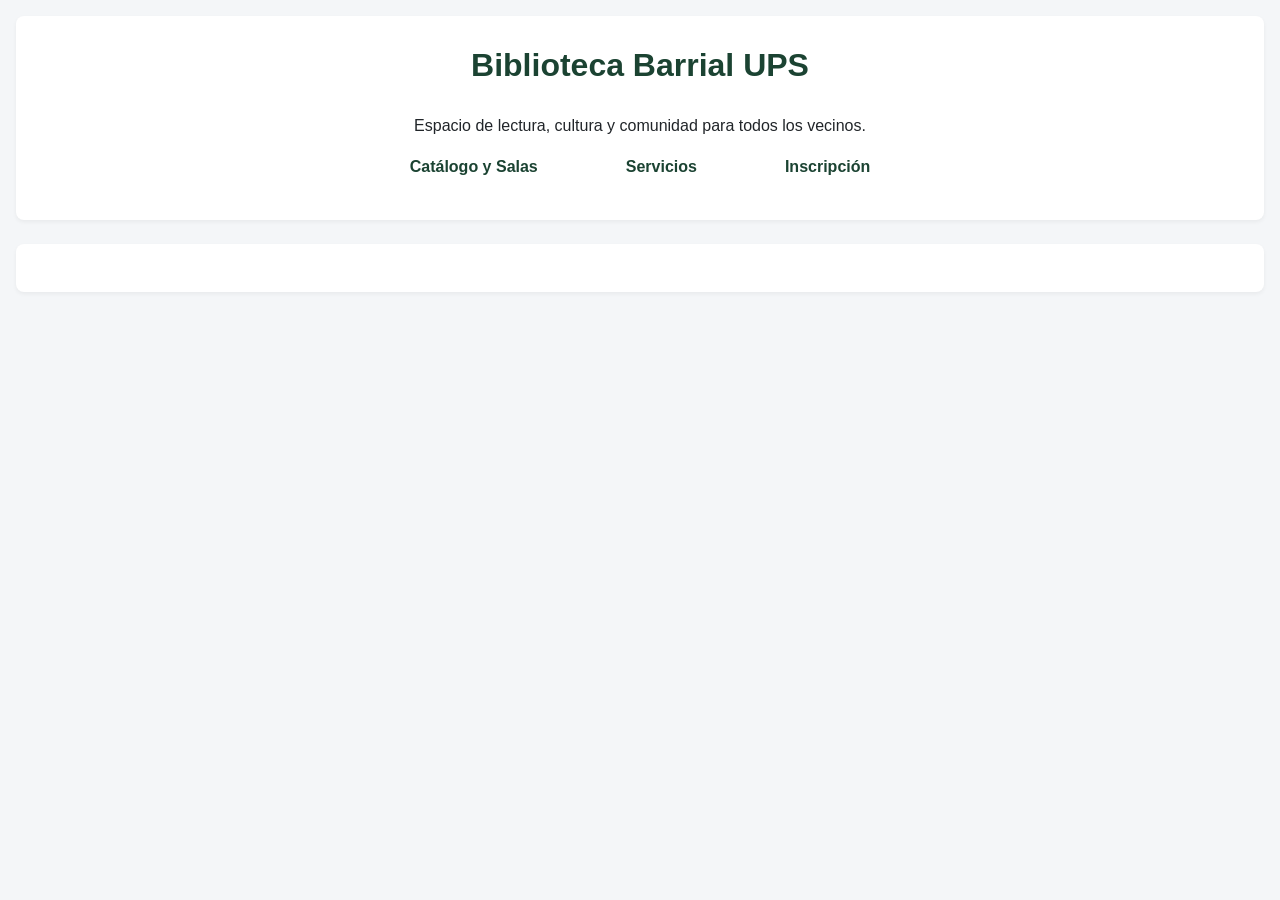
==== index.html @ dbac605d "feat: Creacion y diseño de encabezado" ====
<!DOCTYPE html>
<html lang="es">
<head>
    <meta charset="UTF-8">
    <meta name="viewport" content="width=device-width, initial-scale=1.0">
    <title>Biblioteca Barrial UPS</title>
    <link rel="stylesheet" href="css/estilos.css">
</head>
<body>

    <header>
        <div class="header-container">
            <h1>Biblioteca Barrial UPS</h1>
            <p>Espacio de lectura, cultura y comunidad para todos los vecinos.</p>
            <nav>
                <ul>
                    <li><a href="#catalogo">Catálogo y Salas</a></li>
                    <li><a href="#servicios">Servicios</a></li>
                    <li><a href="#registro">Inscripción</a></li>
                </ul>
            </nav>
        </div>
    </header>
    <main>
        
    </main>    
        

       

</body>
</html>
---- css/estilos.css ----
:root {
    --color-primario: #1b4332;      
    --color-secundario: #2d6a4f;     
    --color-fondo: #f4f6f8;          
    --color-tarjeta: #ffffff;       
    --color-texto: #212529;         
    --color-texto-claro: #495057;   
    --borde-radio: 8px;
}
* {
    box-sizing: border-box;
}

body {
    margin: 0;
    font-family: "Segoe UI", Roboto, sans-serif;
    color: var(--color-texto);
    background-color: var(--color-fondo);
    line-height: 1.6;
}


a:focus-visible,
button:focus-visible,
input:focus-visible {
    outline: 3px solid #ffb703;
    outline-offset: 2px;
}

/* css grid */
body { 
    display: grid;
    grid-template-columns: 1fr;
    gap: 1.5rem;
    padding: 1rem;
}

header, main {
    background-color: var(--color-tarjeta);
    padding: 1.5rem;
    border-radius: var(--borde-radio);
    box-shadow: 0 2px 4px rgba(0,0,0,0.05);
    text-align: center;
    
}


header h1 {
    color: var(--color-primario);
    margin-top: 0;
}

nav ul {
    list-style: none;
    padding: 0;
    display: flex;
    flex-wrap: wrap;
    gap: 4rem;
    justify-content: center;

    
}

nav a {
    color: var(--color-primario);
    text-decoration: none;
    font-weight: bold;
    padding: 0.5rem 0.75rem;
    border-radius: 4px;
}

nav a:hover {
    background-color: #e9ecef;
}
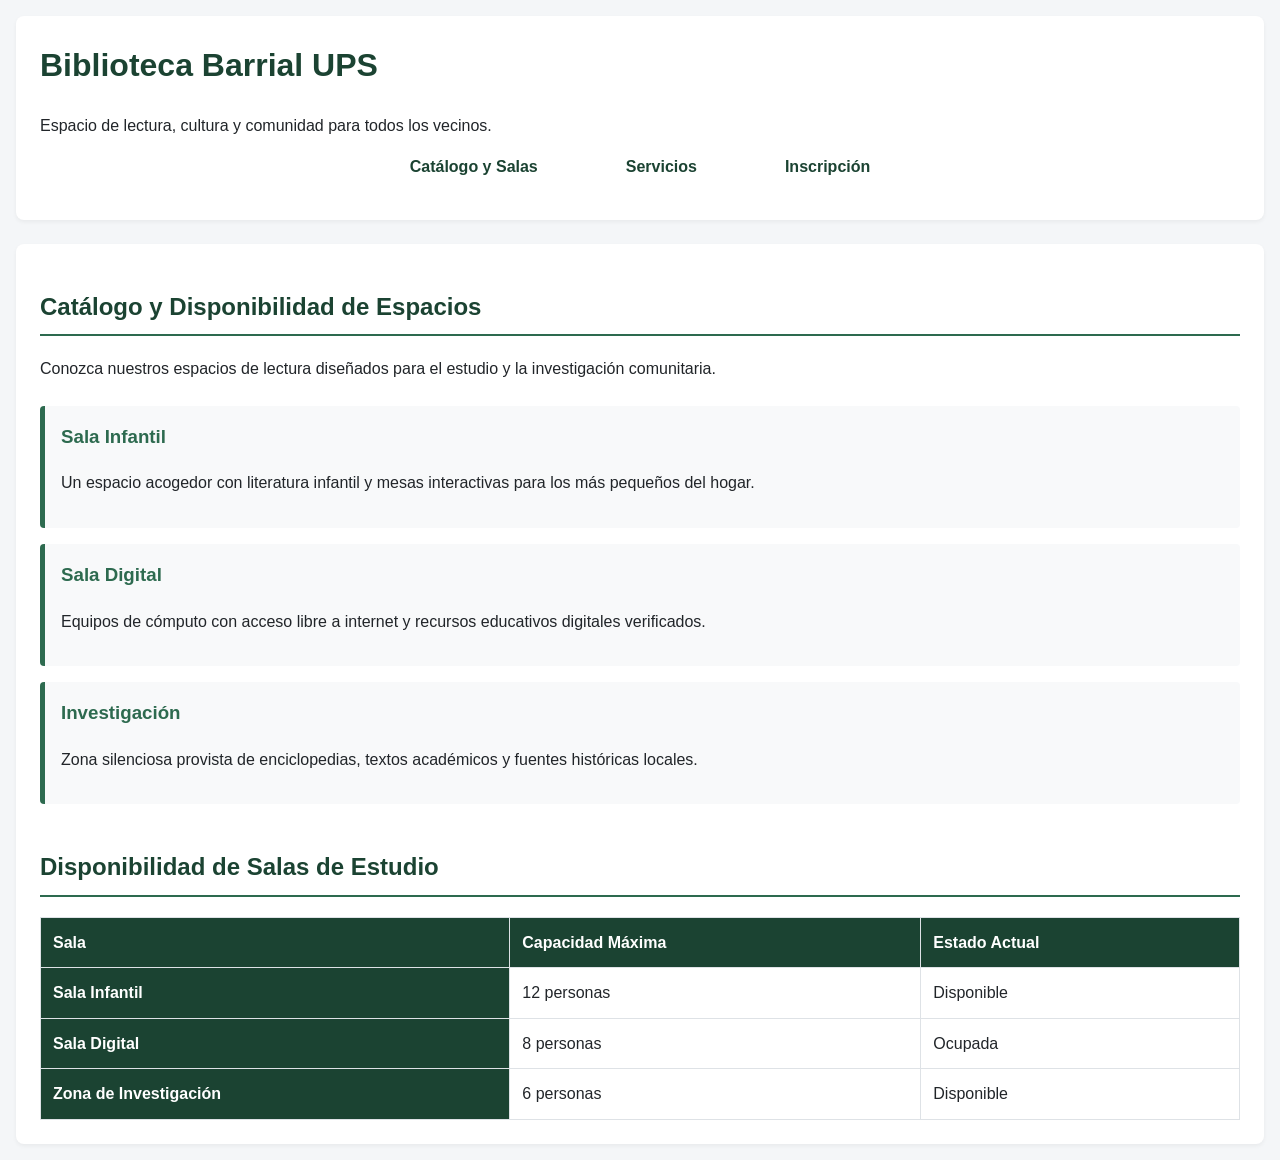
==== commit c60e39c7: "Feat: Catalogo y Salas disponibles" ====
--- a/index.html
+++ b/index.html
@@ -22,6 +22,57 @@
         </div>
     </header>
     <main>
+        <section id="catalogo">
+            <h2>Catálogo y Disponibilidad de Espacios</h2>
+            <p>Conozca nuestros espacios de lectura diseñados para el estudio y la investigación comunitaria.</p>
+            
+            <!-- Componente interno con Flexbox (Tarjetas / Cards) -->
+            <div class="cards-container">
+                <article class="card">
+                    <h3>Sala Infantil</h3>
+                    <p>Un espacio acogedor con literatura infantil y mesas interactivas para los más pequeños del hogar.</p>
+                </article>
+                <article class="card">
+                    <h3>Sala Digital</h3>
+                    <p>Equipos de cómputo con acceso libre a internet y recursos educativos digitales verificados.</p>
+                </article>
+                <article class="card">
+                    <h3>Investigación</h3>
+                    <p>Zona silenciosa provista de enciclopedias, textos académicos y fuentes históricas locales.</p>
+                </article>
+            </div>
+
+            <!-- Tabla de datos accesible (Requisito base 3) -->
+            <div class="table-wrapper">
+                <table>
+                    <h2>Disponibilidad de Salas de Estudio</h2>
+                    <thead>
+                        <tr>
+                            <th scope="col">Sala</th>
+                            <th scope="col">Capacidad Máxima</th>
+                            <th scope="col">Estado Actual</th>
+                        </tr>
+                    </thead>
+                    <tbody>
+                        <tr>
+                            <th scope="row">Sala Infantil</th>
+                            <td>12 personas</td>
+                            <td>Disponible</td>
+                        </tr>
+                        <tr>
+                            <th scope="row">Sala Digital</th>
+                            <td>8 personas</td>
+                            <td>Ocupada</td>
+                        </tr>
+                        <tr>
+                            <th scope="row">Zona de Investigación</th>
+                            <td>6 personas</td>
+                            <td>Disponible</td>
+                        </tr>
+                    </tbody>
+                </table>
+            </div>
+        </section>
         
     </main>    
         
--- a/css/estilos.css
+++ b/css/estilos.css
@@ -21,9 +21,7 @@
 }
 
 
-a:focus-visible,
-button:focus-visible,
-input:focus-visible {
+a:focus-visible, button:focus-visible,input:focus-visible {
     outline: 3px solid #ffb703;
     outline-offset: 2px;
 }
@@ -41,7 +39,6 @@
     padding: 1.5rem;
     border-radius: var(--borde-radio);
     box-shadow: 0 2px 4px rgba(0,0,0,0.05);
-    text-align: center;
     
 }
 
@@ -74,4 +71,56 @@
     background-color: #e9ecef;
 }
 
+h2 {
+    color: var(--color-primario);
+    border-bottom: 2px solid var(--color-secundario);
+    padding-bottom: 0.5rem;
+}
 
+.cards-container {
+    display: flex;
+    flex-direction: column;
+    gap: 1rem;
+    margin: 1.5rem 0;
+}
+
+.card {
+    background-color: #f8f9fa;
+    border-left: 5px solid var(--color-secundario);
+    padding: 1rem;
+    border-radius: 4px;
+}
+
+.card h3 {
+    margin-top: 0;
+    color: var(--color-secundario);
+}
+
+.table-wrapper {
+    overflow-x: auto;
+    margin-top: 1.5rem;
+}
+
+table {
+    width: 100%;
+    border-collapse: collapse;
+    text-align: left;
+}
+
+caption {
+    font-weight: bold;
+    margin-bottom: 0.5rem;
+    text-align: left;
+}
+
+th, td {
+    padding: 0.75rem;
+    border: 1px solid #dee2e6;
+}
+
+th {
+    background-color: var(--color-primario);
+    color: #ffffff;
+}
+
+
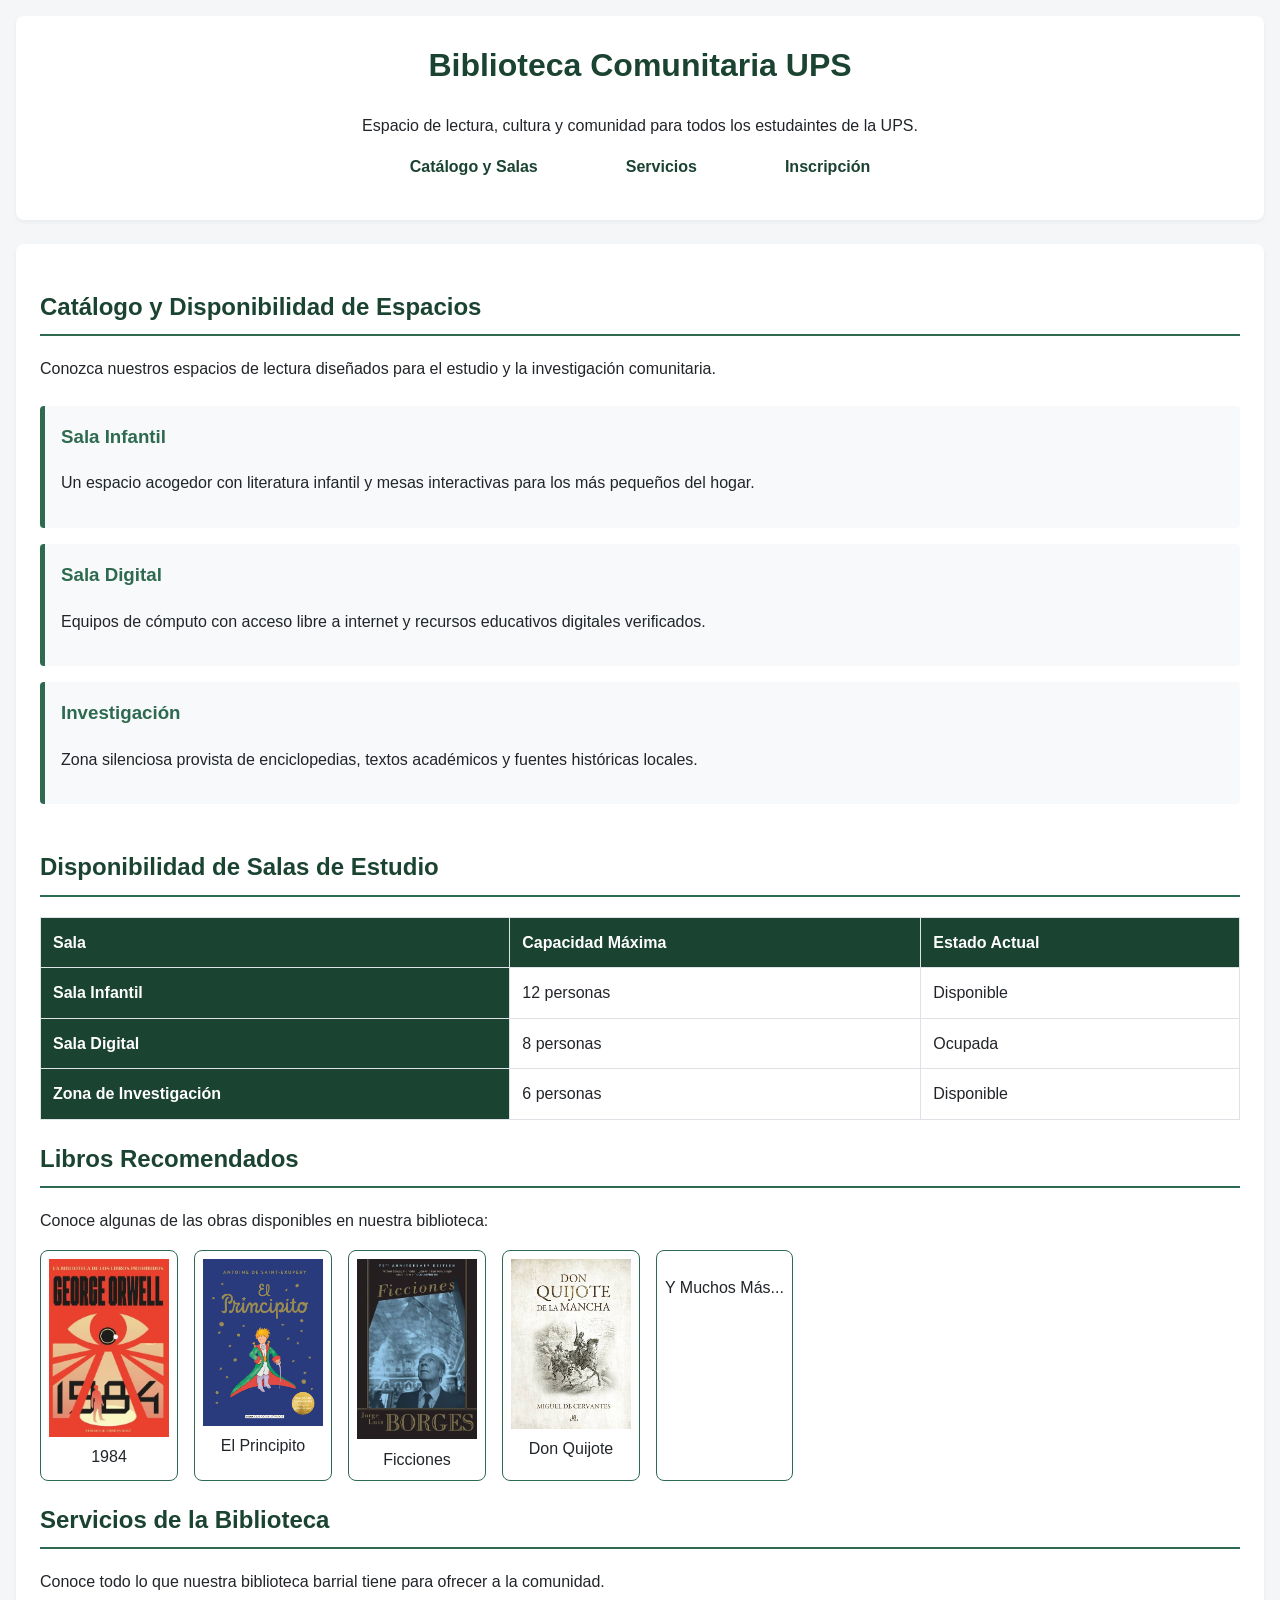
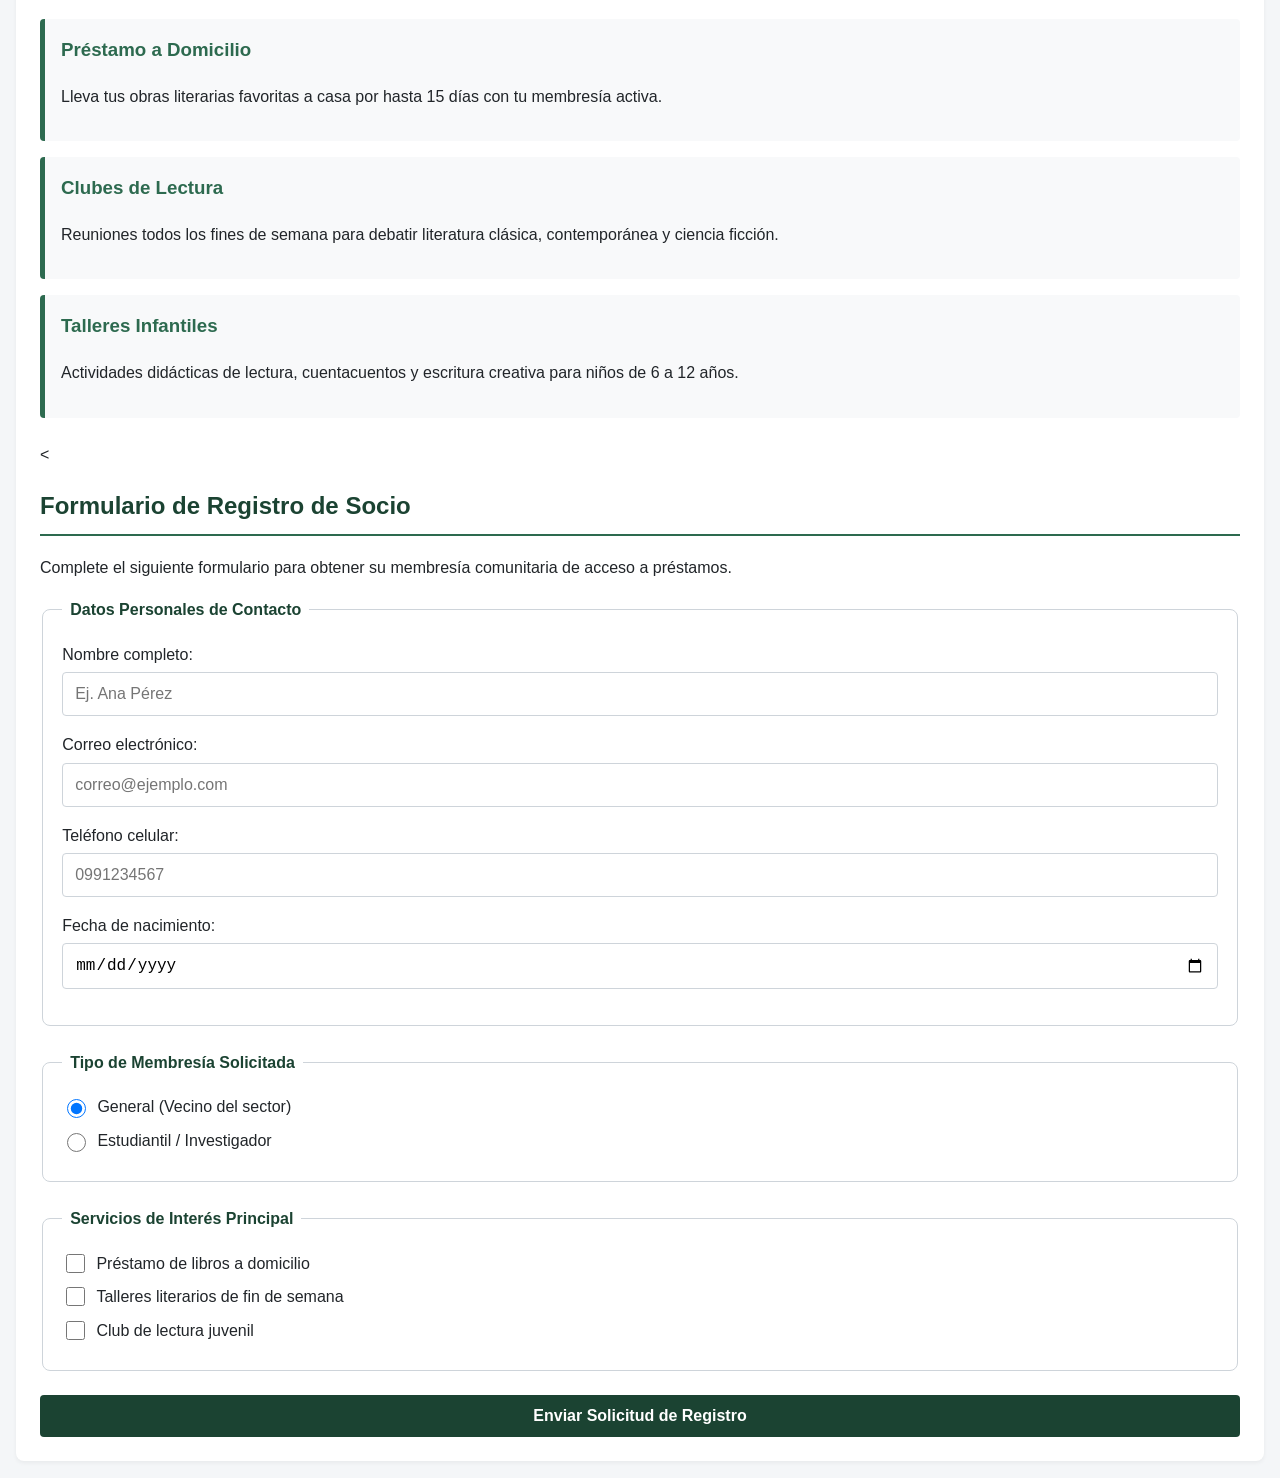
==== commit 23cf0259: "Feat: Servicios, Libros, Formulario" ====
--- a/index.html
+++ b/index.html
@@ -10,8 +10,8 @@
 
     <header>
         <div class="header-container">
-            <h1>Biblioteca Barrial UPS</h1>
-            <p>Espacio de lectura, cultura y comunidad para todos los vecinos.</p>
+            <h1>Biblioteca Comunitaria UPS</h1>
+            <p>Espacio de lectura, cultura y comunidad para todos los estudaintes de la UPS.</p>
             <nav>
                 <ul>
                     <li><a href="#catalogo">Catálogo y Salas</a></li>
@@ -26,7 +26,7 @@
             <h2>Catálogo y Disponibilidad de Espacios</h2>
             <p>Conozca nuestros espacios de lectura diseñados para el estudio y la investigación comunitaria.</p>
             
-            <!-- Componente interno con Flexbox (Tarjetas / Cards) -->
+           
             <div class="cards-container">
                 <article class="card">
                     <h3>Sala Infantil</h3>
@@ -42,7 +42,6 @@
                 </article>
             </div>
 
-            <!-- Tabla de datos accesible (Requisito base 3) -->
             <div class="table-wrapper">
                 <table>
                     <h2>Disponibilidad de Salas de Estudio</h2>
@@ -73,6 +72,126 @@
                 </table>
             </div>
         </section>
+        <section id="libros">
+            <h2>Libros Recomendados</h2>
+            <p>Conoce algunas de las obras disponibles en nuestra biblioteca:</p>
+            
+            <div class="galeria-simple">
+                <figure>
+                    <img src="images/libro1.jpg" alt="Portada de 1984" width="120">
+                    <figcaption>1984</figcaption>
+                </figure>
+
+                <figure>
+                    <img src="images/libro2.jpg" alt="Portada de El Principito" width="120">
+                    <figcaption>El Principito</figcaption>
+                </figure>
+
+                <figure>
+                    <img src="images/libro3.jpg" alt="Portada de Ficciones" width="120">
+                    <figcaption>Ficciones</figcaption>
+                </figure>
+                
+                <figure>
+                    <img src="images/libro4.jpg" alt="Portada de Don Quijote" width="120">
+                    <figcaption>Don Quijote</figcaption>
+                </figure>
+                <figure>
+                    
+                    <p>Y Muchos Más...</p>
+
+                </figure>
+            </div>
+        </section>
+        <section id="servicios">
+            <h2>Servicios de la Biblioteca</h2>
+            <p>Conoce todo lo que nuestra biblioteca barrial tiene para ofrecer a la comunidad.</p>
+            
+            <div class="cards-container">
+                <article class="card">
+                    <h3>Préstamo a Domicilio</h3>
+                    <p>Lleva tus obras literarias favoritas a casa por hasta 15 días con tu membresía activa.</p>
+                </article>
+                <article class="card">
+                    <h3>Clubes de Lectura</h3>
+                    <p>Reuniones todos los fines de semana para debatir literatura clásica, contemporánea y ciencia ficción.</p>
+                </article>
+                <article class="card">
+                    <h3>Talleres Infantiles</h3>
+                    <p>Actividades didácticas de lectura, cuentacuentos y escritura creativa para niños de 6 a 12 años.</p>
+                </article>
+            </div>
+        </section>
+        <
+
+        
+        <section id="registro">
+            <h2>Formulario de Registro de Socio</h2>
+            <p>Complete el siguiente formulario para obtener su membresía comunitaria de acceso a préstamos.</p>
+            
+            <form action="#" method="POST">
+                
+                <fieldset>
+                    <legend>Datos Personales de Contacto</legend>
+                    
+                    <div class="form-group">
+                        <label for="nombre">Nombre completo:</label>
+                        <input type="text" id="nombre" name="nombre" required placeholder="Ej. Ana Pérez">
+                    </div>
+
+                    <div class="form-group">
+                        <label for="correo">Correo electrónico:</label>
+                        <input type="email" id="correo" name="correo" required placeholder="correo@ejemplo.com">
+                    </div>
+
+                    <div class="form-group">
+                        <label for="telefono">Teléfono celular:</label>
+                        <input type="tel" id="telefono" name="telefono" required placeholder="0991234567">
+                    </div>
+
+                    <div class="form-group">
+                        <label for="fecha-nacimiento">Fecha de nacimiento:</label>
+                        <input type="date" id="fecha-nacimiento" name="fecha_nacimiento" required>
+                    </div>
+                </fieldset>
+
+                <fieldset>
+                    <legend>Tipo de Membresía Solicitada</legend>
+                    <div class="radio-group">
+                        <div>
+                            <input type="radio" id="membresia-general" name="tipo_membresia" value="general" checked>
+                            <label for="membresia-general">General (Vecino del sector)</label>
+                        </div>
+                        <div>
+                            <input type="radio" id="membresia-estudiantil" name="tipo_membresia" value="estudiantil">
+                            <label for="membresia-estudiantil">Estudiantil / Investigador</label>
+                        </div>
+                    </div>
+                </fieldset>
+
+                <fieldset>
+                    <legend>Servicios de Interés Principal</legend>
+                    <div class="checkbox-group">
+                        <div>
+                            <input type="checkbox" id="serv-prestamo" name="intereses" value="prestamo">
+                            <label for="serv-prestamo">Préstamo de libros a domicilio</label>
+                        </div>
+                        <div>
+                            <input type="checkbox" id="serv-talleres" name="intereses" value="talleres">
+                            <label for="serv-talleres">Talleres literarios de fin de semana</label>
+                        </div>
+                        <div>
+                            <input type="checkbox" id="serv-club" name="intereses" value="club">
+                            <label for="serv-club">Club de lectura juvenil</label>
+                        </div>
+                    </div>
+                </fieldset>
+
+                <button type="submit" class="btn-submit">Enviar Solicitud de Registro</button>
+            </form>
+        </section>
+
+        
         
     </main>    
         
--- a/css/estilos.css
+++ b/css/estilos.css
@@ -40,12 +40,18 @@
     border-radius: var(--borde-radio);
     box-shadow: 0 2px 4px rgba(0,0,0,0.05);
     
+    
+}
+
+header {
+    text-align: center;
 }
 
 
 header h1 {
     color: var(--color-primario);
     margin-top: 0;
+    
 }
 
 nav ul {
@@ -123,4 +129,93 @@
     color: #ffffff;
 }
 
-
+/* --- FORMULARIO ACCESIBLE --- */
+fieldset {
+    border: 1px solid #ced4da;
+    border-radius: var(--borde-radio);
+    padding: 1.2rem;
+    margin-bottom: 1.5rem;
+}
+
+legend {
+    font-weight: bold;
+    color: var(--color-primario);
+    padding: 0 0.5rem;
+}
+
+.form-group {
+    margin-bottom: 1rem;
+}
+
+label {
+    display: block;
+    margin-bottom: 0.3rem;
+    font-weight: 500;
+}
+
+input[type="text"],
+input[type="email"],
+input[type="tel"],
+input[type="date"] {
+    width: 100%;
+    padding: 0.75rem;
+    border: 1px solid #ced4da;
+    border-radius: 4px;
+    font-size: 1rem;
+}
+
+.radio-group div,
+.checkbox-group div {
+    margin-bottom: 0.5rem;
+    display: flex;
+    align-items: center;
+    gap: 0.5rem;
+}
+
+.radio-group input,
+.checkbox-group input {
+    width: 1.2rem;
+    height: 1.2rem;
+}
+
+.radio-group label,
+.checkbox-group label {
+    margin-bottom: 0;
+    font-weight: normal;
+}
+
+.btn-submit {
+    background-color: var(--color-primario);
+    color: white;
+    border: none;
+    padding: 0.75rem 1.5rem;
+    font-size: 1rem;
+    font-weight: bold;
+    border-radius: 4px;
+    cursor: pointer;
+    width: 100%;
+}
+
+.btn-submit:hover {
+    background-color: var(--color-secundario);
+}
+
+
+.galeria-simple {
+    display: flex;       
+    flex-wrap: wrap;     
+    gap: 1rem;           
+    margin-top: 1rem;
+}
+
+.galeria-simple figure {
+    margin: 0;
+    border: 1px solid #ced4da;
+    padding: 0.5rem;
+    text-align: center;
+    background-color: var(--color-tarjeta);
+    border-radius: var(--borde-radio);
+    border-color: var(--color-secundario);
+}
+
+
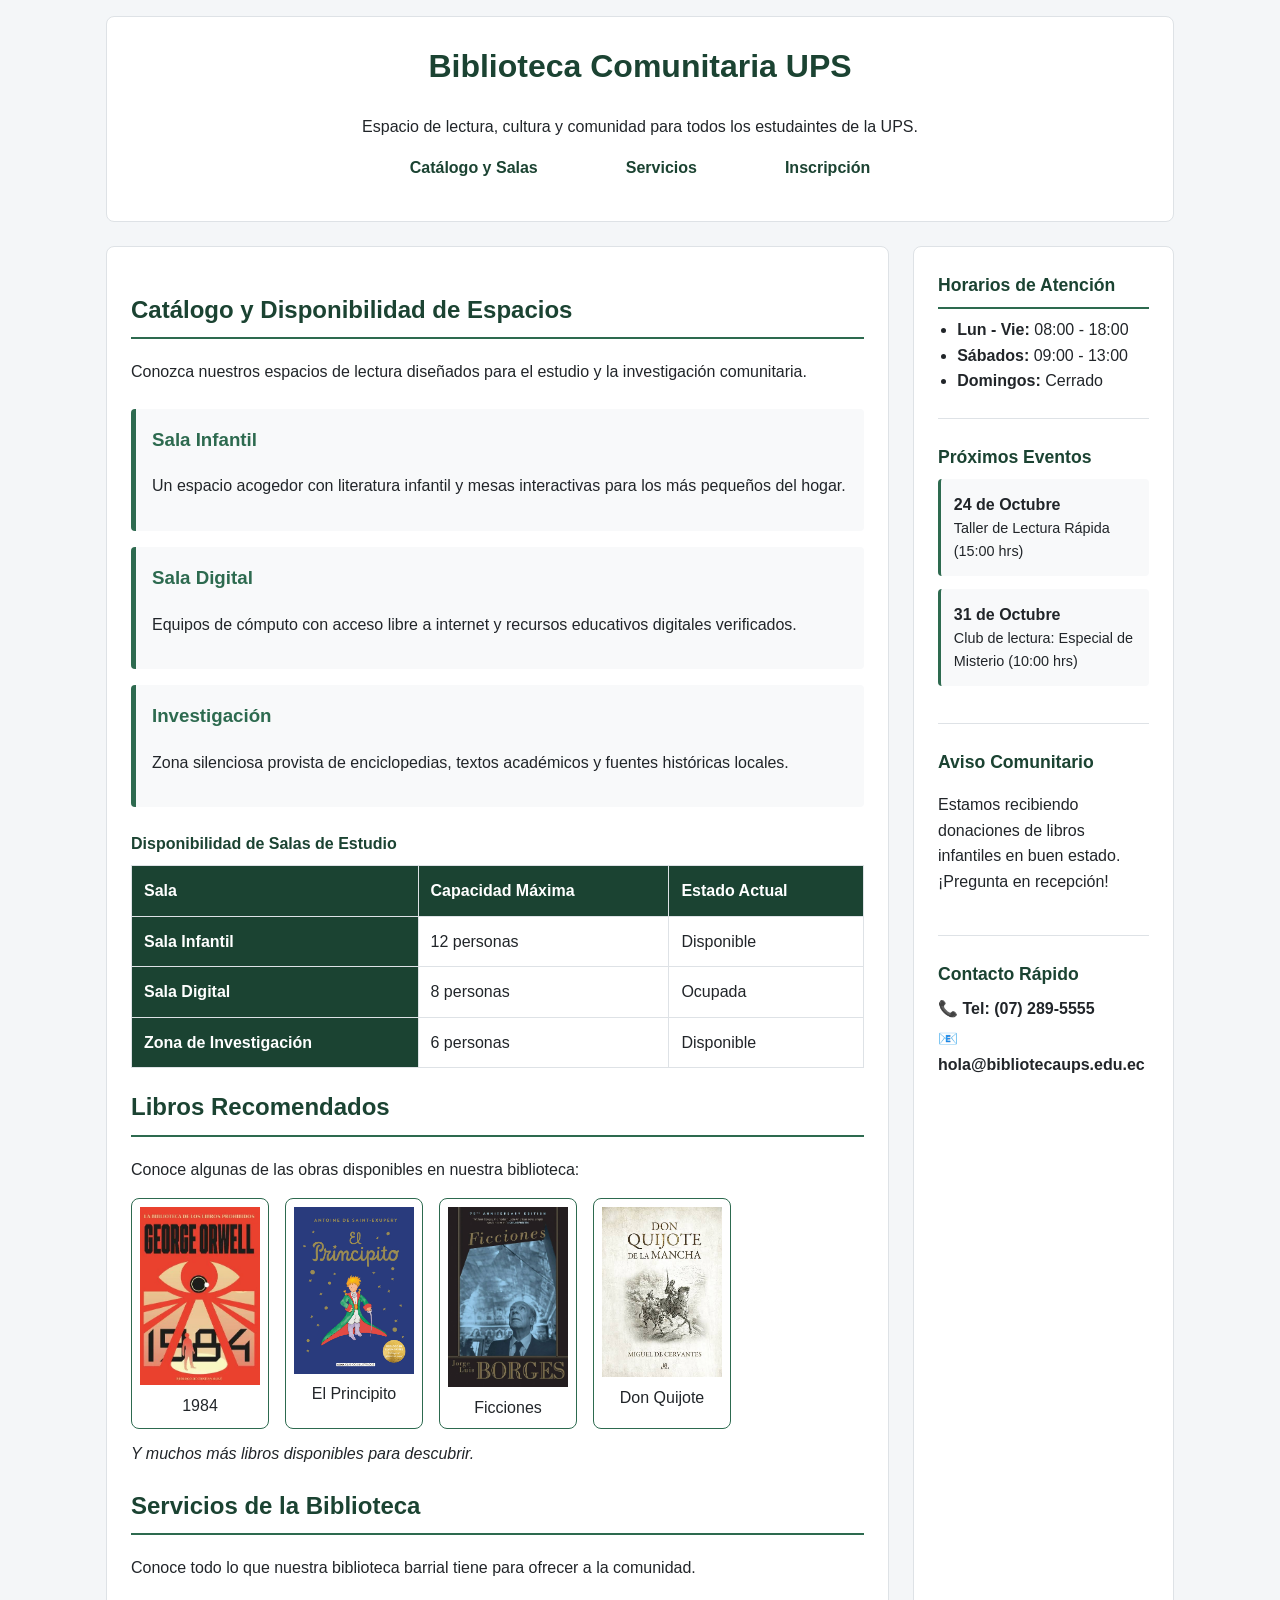
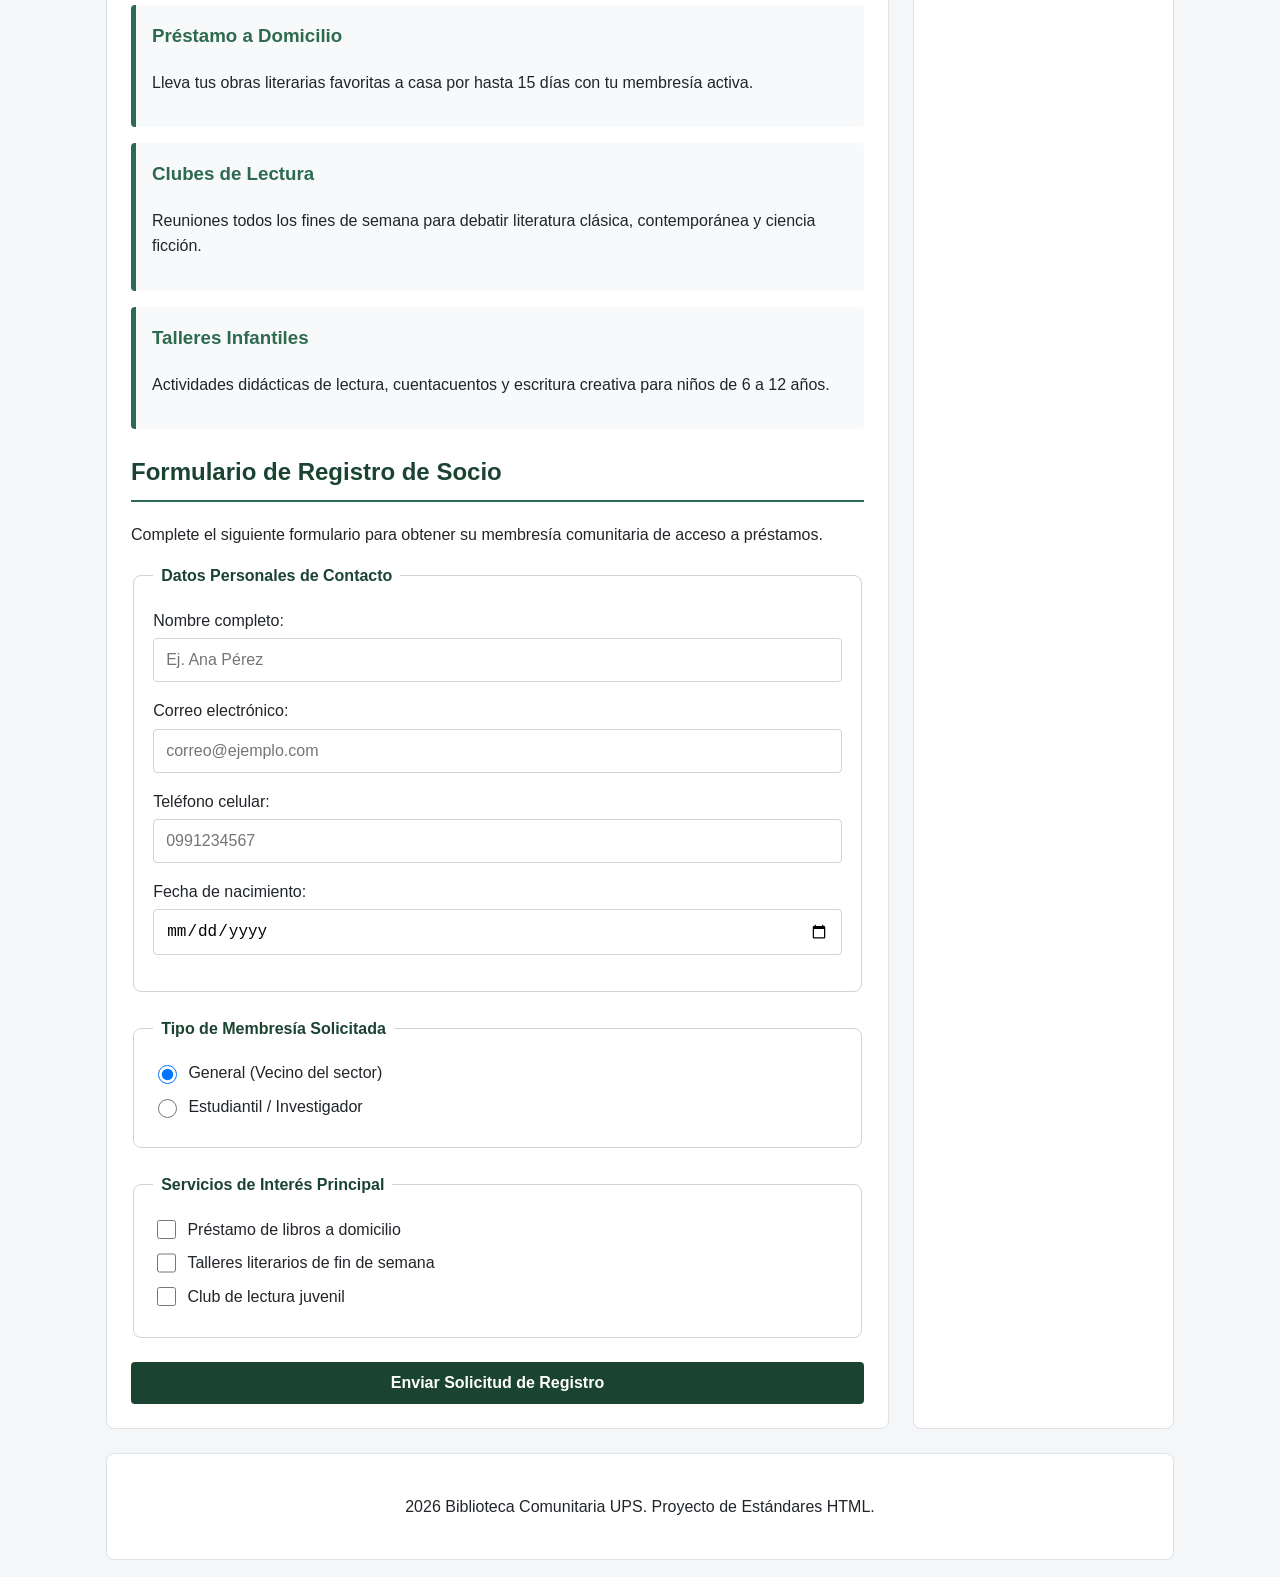
==== commit 3263970c: "FEAT: Aside, MediaQuery, Footer, fin" ====
--- a/index.html
+++ b/index.html
@@ -44,7 +44,7 @@
 
             <div class="table-wrapper">
                 <table>
-                    <h2>Disponibilidad de Salas de Estudio</h2>
+                    <caption>Disponibilidad de Salas de Estudio</caption>
                     <thead>
                         <tr>
                             <th scope="col">Sala</th>
@@ -96,12 +96,8 @@
                     <img src="images/libro4.jpg" alt="Portada de Don Quijote" width="120">
                     <figcaption>Don Quijote</figcaption>
                 </figure>
-                <figure>
-                    
-                    <p>Y Muchos Más...</p>
-
-                </figure>
-            </div>
+            </div>
+            <p class="gallery-note">Y muchos más libros disponibles para descubrir.</p>
         </section>
         <section id="servicios">
             <h2>Servicios de la Biblioteca</h2>
@@ -122,9 +118,6 @@
                 </article>
             </div>
         </section>
-        <
-
-        
         <section id="registro">
             <h2>Formulario de Registro de Socio</h2>
             <p>Complete el siguiente formulario para obtener su membresía comunitaria de acceso a préstamos.</p>
@@ -190,10 +183,54 @@
                 <button type="submit" class="btn-submit">Enviar Solicitud de Registro</button>
             </form>
         </section>
+         </main>    
+
+    <aside>
+
+        <div class="aside-bloque">
+            <h2>Horarios de Atención</h2>
+            <ul>
+                <li><strong>Lun - Vie:</strong> 08:00 - 18:00</li>
+                <li><strong>Sábados:</strong> 09:00 - 13:00</li>
+                <li><strong>Domingos:</strong> Cerrado</li>
+            </ul>
+        </div>
+
+
+        <div class="aside-bloque">
+            <h3>Próximos Eventos</h3>
+            <div class="evento">
+                <strong>24 de Octubre</strong>
+                <p>Taller de Lectura Rápida (15:00 hrs)</p>
+            </div>
+            <div class="evento">
+                <strong>31 de Octubre</strong>
+                <p>Club de lectura: Especial de Misterio (10:00 hrs)</p>
+            </div>
+        </div>
+
+
+        <div class="aside-bloque">
+            <h3>Aviso Comunitario</h3>
+            <p>Estamos recibiendo donaciones de libros infantiles en buen estado. ¡Pregunta en recepción!</p>
+        </div>
+
+
+        <div class="aside-bloque contacto-rapido">
+            <h3>Contacto Rápido</h3>
+            <p>📞 Tel: (07) 289-5555</p>
+            <p>📧 hola@bibliotecaups.edu.ec</p>
+        </div>
+    </aside>
+
+
+    <footer>
+        <p> 2026 Biblioteca Comunitaria UPS. Proyecto de Estándares HTML.</p>
+    </footer>
 
         
         
-    </main>    
+   
         
 
        
--- a/css/estilos.css
+++ b/css/estilos.css
@@ -6,6 +6,7 @@
     --color-tarjeta: #ffffff;       
     --color-texto: #212529;         
     --color-texto-claro: #495057;   
+    --color-cajas: #ffffff;
     --borde-radio: 8px;
 }
 * {
@@ -21,8 +22,8 @@
 }
 
 
-a:focus-visible, button:focus-visible,input:focus-visible {
-    outline: 3px solid #ffb703;
+a:focus-visible, button:focus-visible, input:focus-visible {
+    outline: 3px solid #005fcc;
     outline-offset: 2px;
 }
 
@@ -34,16 +35,14 @@
     padding: 1rem;
 }
 
-header, main {
-    background-color: var(--color-tarjeta);
+header, main, aside, footer {
+    background-color: var(--color-cajas);
     padding: 1.5rem;
     border-radius: var(--borde-radio);
-    box-shadow: 0 2px 4px rgba(0,0,0,0.05);
-    
-    
-}
-
-header {
+    border: 1px solid #dee2e6;
+}
+
+header, footer {
     text-align: center;
 }
 
@@ -117,6 +116,7 @@
     font-weight: bold;
     margin-bottom: 0.5rem;
     text-align: left;
+    color: var(--color-primario);
 }
 
 th, td {
@@ -218,4 +218,106 @@
     border-color: var(--color-secundario);
 }
 
-
+.gallery-note {
+    margin-top: 0.75rem;
+    font-style: italic;
+}
+
+aside h2 {
+    margin-top: 0;
+}
+
+aside h3 {
+    color: var(--color-primario);
+    margin-bottom: 0.25rem;
+}
+
+aside section + section {
+    margin-top: 1.25rem;
+}
+
+aside ul {
+    padding-left: 1.25rem;
+}
+
+aside a {
+    color: var(--color-primario);
+}
+
+.aside-bloque {
+    margin-bottom: 1.5rem;
+    padding-bottom: 1.5rem;
+    border-bottom: 1px solid #dee2e6;
+}
+
+.aside-bloque:last-child {
+    border-bottom: none;
+    margin-bottom: 0;
+    padding-bottom: 0;
+}
+
+.aside-bloque h2, .aside-bloque h3 {
+    margin-top: 0;
+    margin-bottom: 0.5rem;
+    font-size: 1.1rem;
+    color: var(--color-primario);
+}
+
+.aside-bloque ul {
+    padding-left: 1.2rem;
+    margin: 0;
+}
+
+.evento {
+    background-color: #f8f9fa;
+    padding: 0.8rem;
+    border-left: 3px solid var(--color-secundario);
+    margin-bottom: 0.8rem;
+    border-radius: 4px;
+}
+
+.evento p {
+    margin: 0;
+    font-size: 0.9rem;
+}
+
+.contacto-rapido p {
+    margin: 0.3rem 0;
+    font-weight: bold;
+}
+
+@media (min-width: 600px) {
+    body {
+        grid-template-columns: 3fr 1fr; /* 2 columnas: principal (ancha) y aside (estrecha) */
+        grid-template-areas: 
+            "cabecera cabecera"
+            "principal lateral"
+            "pie pie";
+        max-width: 1100px;
+        margin: 0 auto;
+    }
+
+    header { grid-area: cabecera; }
+    main { grid-area: principal; }
+    aside { grid-area: lateral; }
+    footer { grid-area: pie; }
+
+    .btn-enviar {
+        width: auto;
+    }
+}
+
+@media print {
+    nav, form {
+        display: none !important; 
+    }
+    
+    body {
+        background-color: white;
+    }
+
+    header, main, aside, footer {
+        border: none;
+        padding: 0;
+    }
+}
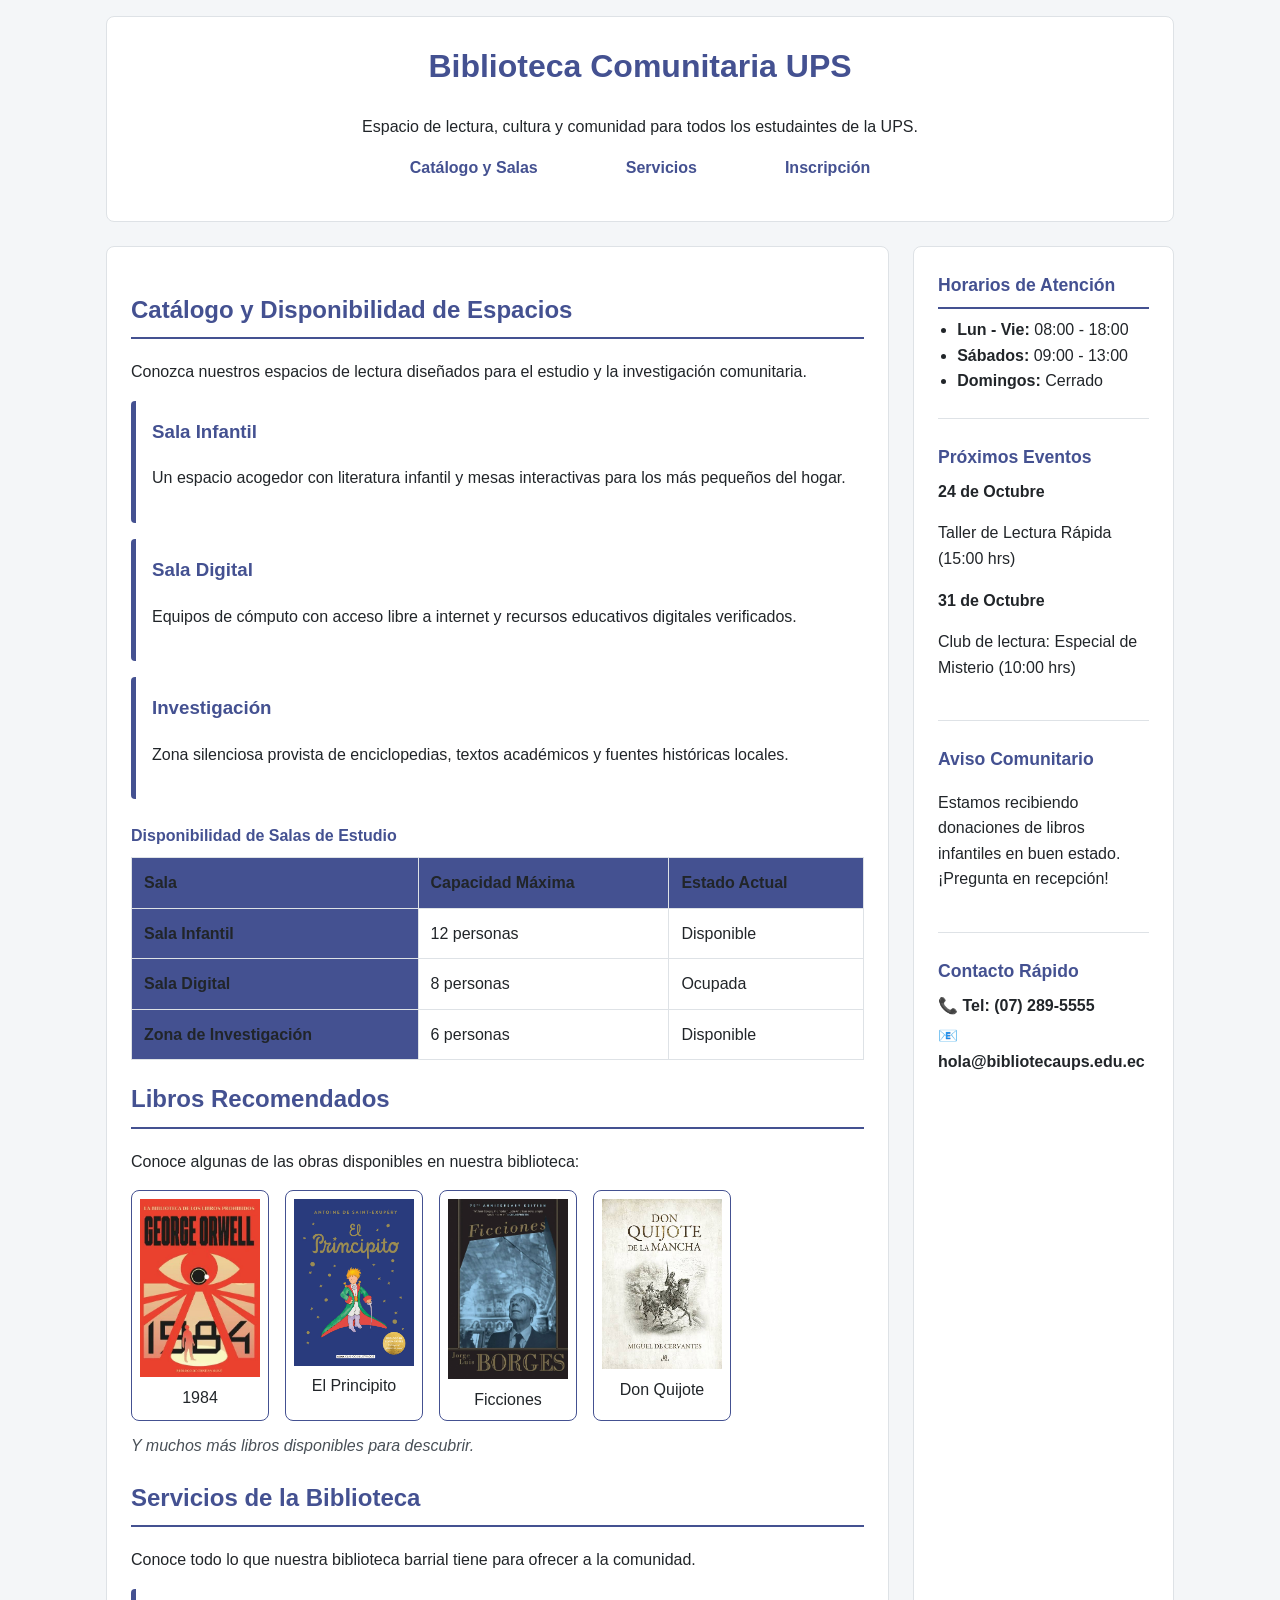
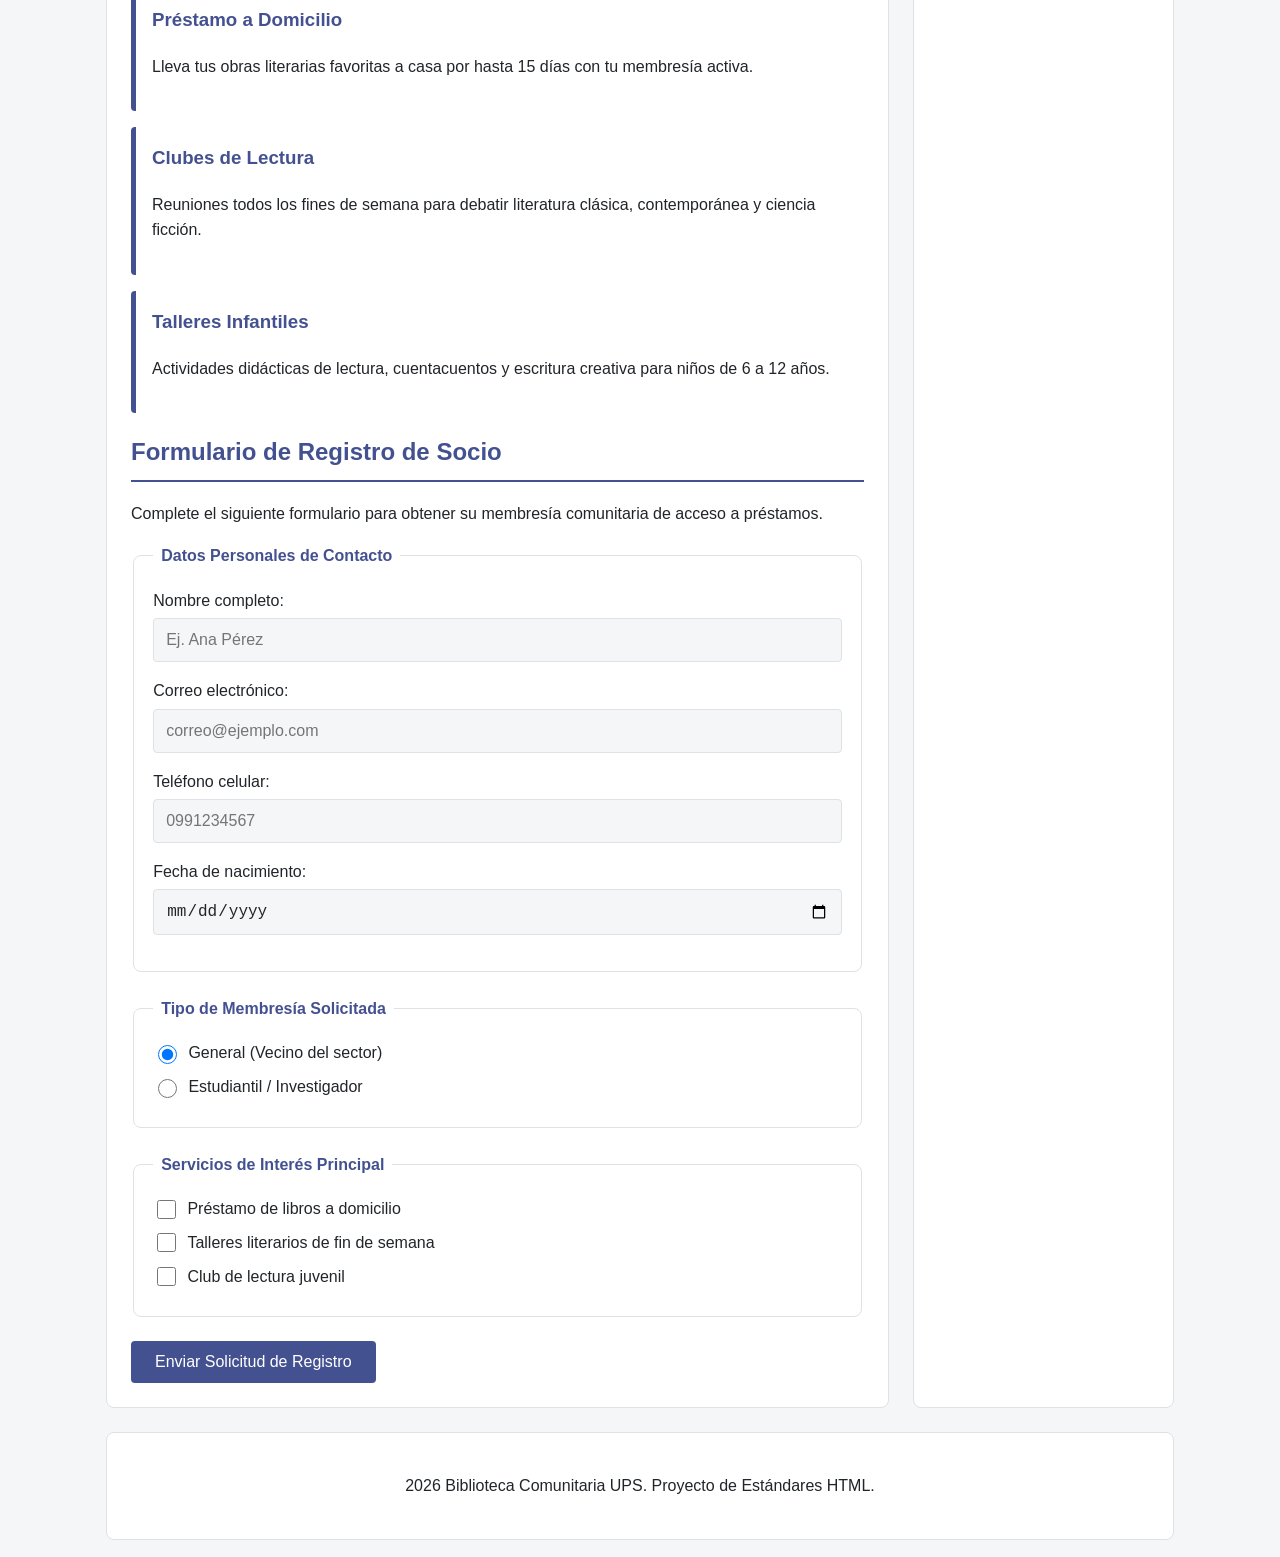
==== commit e89ff342: "fix: Agregar validación pattern al campo de teléfono" ====
--- a/index.html
+++ b/index.html
@@ -139,12 +139,13 @@
 
                     <div class="form-group">
                         <label for="telefono">Teléfono celular:</label>
-                        <input type="tel" id="telefono" name="telefono" required placeholder="0991234567">
+                        <input type="tel" id="telefono" name="telefono" pattern="[0-9]{10}" title="Debe contener 10 dígitos numéricos" required placeholder="0991234567">
                     </div>
 
                     <div class="form-group">
                         <label for="fecha-nacimiento">Fecha de nacimiento:</label>
-                        <input type="date" id="fecha-nacimiento" name="fecha_nacimiento" required>
+                        <input type="date" id="fecha-nacimiento" name="fecha_nacimiento" min="1920-01-01" max="2014-12-31" required>
+                    </div>
                     </div>
                 </fieldset>
 
--- a/css/estilos.css
+++ b/css/estilos.css
@@ -1,19 +1,47 @@
-
 :root {
-    --color-primario: #1b4332;      
-    --color-secundario: #2d6a4f;     
+    --color-primario: #445191;      
+    --color-secundario: #445191;     
     --color-fondo: #f4f6f8;          
     --color-tarjeta: #ffffff;       
     --color-texto: #212529;         
     --color-texto-claro: #495057;   
     --color-cajas: #ffffff;
     --borde-radio: 8px;
-}
+    --figure-border: #dee2e6;
+}
+
+@media (prefers-color-scheme: dark) {
+    :root {
+        --color-primario: #329b94;
+        --color-secundario: #329b94;
+        --color-fondo: #121212;
+        --color-tarjeta: #1e1e1e;
+        --color-texto: #ffffff;    
+        --color-texto-claro: #a0aab5;   
+        --color-cajas: #1e1e1e;
+        --figure-border: #329b94;
+    }
+
+    th, .btn-submit {
+        color: #121212;
+        font-weight: 900;
+    }
+}
+
 * {
     box-sizing: border-box;
 }
 
-body {
+a:focus-visible, button:focus-visible, input:focus-visible {
+    outline: 3px solid #005fcc;
+    outline-offset: 2px;
+}
+
+body { 
+    display: grid;
+    grid-template-columns: 1fr;
+    gap: 1.5rem;
+    padding: 1rem;
     margin: 0;
     font-family: "Segoe UI", Roboto, sans-serif;
     color: var(--color-texto);
@@ -21,36 +49,26 @@
     line-height: 1.6;
 }
 
-
-a:focus-visible, button:focus-visible, input:focus-visible {
-    outline: 3px solid #005fcc;
-    outline-offset: 2px;
-}
-
-/* css grid */
-body { 
-    display: grid;
-    grid-template-columns: 1fr;
-    gap: 1.5rem;
-    padding: 1rem;
-}
-
 header, main, aside, footer {
     background-color: var(--color-cajas);
     padding: 1.5rem;
     border-radius: var(--borde-radio);
-    border: 1px solid #dee2e6;
+    border: 1px solid var(--figure-border);
 }
 
 header, footer {
     text-align: center;
 }
 
-
 header h1 {
     color: var(--color-primario);
     margin-top: 0;
-    
+}
+
+h2 {
+    color: var(--color-primario);
+    border-bottom: 2px solid var(--color-secundario);
+    padding-bottom: 0.5rem;
 }
 
 nav ul {
@@ -58,10 +76,8 @@
     padding: 0;
     display: flex;
     flex-wrap: wrap;
-    gap: 4rem;
+    gap: 1rem;
     justify-content: center;
-
-    
 }
 
 nav a {
@@ -73,24 +89,18 @@
 }
 
 nav a:hover {
-    background-color: #e9ecef;
-}
-
-h2 {
-    color: var(--color-primario);
-    border-bottom: 2px solid var(--color-secundario);
-    padding-bottom: 0.5rem;
+    background-color: var(--color-secundario);
+    color: #ffffff;
 }
 
 .cards-container {
     display: flex;
     flex-direction: column;
-    gap: 1rem;
-    margin: 1.5rem 0;
+    gap: 1rem;  
 }
 
 .card {
-    background-color: #f8f9fa;
+    background-color: var(--color-tarjeta);
     border-left: 5px solid var(--color-secundario);
     padding: 1rem;
     border-radius: 4px;
@@ -99,6 +109,28 @@
 .card h3 {
     margin-top: 0;
     color: var(--color-secundario);
+}
+
+.galeria-simple {
+    display: flex;       
+    flex-wrap: wrap;     
+    gap: 1rem;           
+    margin-top: 1rem;
+}
+
+.galeria-simple figure {
+    margin: 0;
+    border: 1px solid var(--color-secundario);
+    padding: 0.5rem;
+    text-align: center;
+    background-color: var(--color-tarjeta);
+    border-radius: var(--borde-radio);
+}
+
+.gallery-note {
+    margin-top: 0.75rem;
+    font-style: italic;
+    color: var(--color-texto-claro);
 }
 
 .table-wrapper {
@@ -121,17 +153,15 @@
 
 th, td {
     padding: 0.75rem;
-    border: 1px solid #dee2e6;
+    border: 1px solid var(--figure-border);
 }
 
 th {
     background-color: var(--color-primario);
-    color: #ffffff;
-}
-
-/* --- FORMULARIO ACCESIBLE --- */
+}
+
 fieldset {
-    border: 1px solid #ced4da;
+    border: 1px solid var(--figure-border);
     border-radius: var(--borde-radio);
     padding: 1.2rem;
     margin-bottom: 1.5rem;
@@ -159,27 +189,26 @@
 input[type="date"] {
     width: 100%;
     padding: 0.75rem;
-    border: 1px solid #ced4da;
+    border: 1px solid var(--figure-border);
     border-radius: 4px;
     font-size: 1rem;
-}
-
-.radio-group div,
-.checkbox-group div {
+    background-color: var(--color-fondo);
+    color: var(--color-texto);
+}
+
+.radio-group div, .checkbox-group div {
     margin-bottom: 0.5rem;
     display: flex;
     align-items: center;
     gap: 0.5rem;
 }
 
-.radio-group input,
-.checkbox-group input {
+.radio-group input, .checkbox-group input {
     width: 1.2rem;
     height: 1.2rem;
 }
 
-.radio-group label,
-.checkbox-group label {
+.radio-group label, .checkbox-group label {
     margin-bottom: 0;
     font-weight: normal;
 }
@@ -190,64 +219,26 @@
     border: none;
     padding: 0.75rem 1.5rem;
     font-size: 1rem;
-    font-weight: bold;
     border-radius: 4px;
     cursor: pointer;
     width: 100%;
 }
 
 .btn-submit:hover {
-    background-color: var(--color-secundario);
-}
-
-
-.galeria-simple {
-    display: flex;       
-    flex-wrap: wrap;     
-    gap: 1rem;           
-    margin-top: 1rem;
-}
-
-.galeria-simple figure {
-    margin: 0;
-    border: 1px solid #ced4da;
-    padding: 0.5rem;
-    text-align: center;
-    background-color: var(--color-tarjeta);
-    border-radius: var(--borde-radio);
-    border-color: var(--color-secundario);
-}
-
-.gallery-note {
-    margin-top: 0.75rem;
-    font-style: italic;
-}
-
-aside h2 {
+    opacity: 0.9;
+}
+
+aside h2, aside h3 {
     margin-top: 0;
-}
-
-aside h3 {
-    color: var(--color-primario);
-    margin-bottom: 0.25rem;
-}
-
-aside section + section {
-    margin-top: 1.25rem;
-}
-
-aside ul {
-    padding-left: 1.25rem;
-}
-
-aside a {
+    margin-bottom: 0.5rem;
+    font-size: 1.1rem;
     color: var(--color-primario);
 }
 
 .aside-bloque {
     margin-bottom: 1.5rem;
     padding-bottom: 1.5rem;
-    border-bottom: 1px solid #dee2e6;
+    border-bottom: 1px solid var(--figure-border);
 }
 
 .aside-bloque:last-child {
@@ -256,31 +247,11 @@
     padding-bottom: 0;
 }
 
-.aside-bloque h2, .aside-bloque h3 {
-    margin-top: 0;
-    margin-bottom: 0.5rem;
-    font-size: 1.1rem;
-    color: var(--color-primario);
-}
-
 .aside-bloque ul {
     padding-left: 1.2rem;
     margin: 0;
 }
 
-.evento {
-    background-color: #f8f9fa;
-    padding: 0.8rem;
-    border-left: 3px solid var(--color-secundario);
-    margin-bottom: 0.8rem;
-    border-radius: 4px;
-}
-
-.evento p {
-    margin: 0;
-    font-size: 0.9rem;
-}
-
 .contacto-rapido p {
     margin: 0.3rem 0;
     font-weight: bold;
@@ -288,13 +259,13 @@
 
 @media (min-width: 600px) {
     body {
-        grid-template-columns: 3fr 1fr; /* 2 columnas: principal (ancha) y aside (estrecha) */
+        grid-template-columns: 3fr 1fr; 
         grid-template-areas: 
             "cabecera cabecera"
             "principal lateral"
             "pie pie";
         max-width: 1100px;
-        margin: 0 auto;
+        margin: auto;
     }
 
     header { grid-area: cabecera; }
@@ -302,22 +273,26 @@
     aside { grid-area: lateral; }
     footer { grid-area: pie; }
 
-    .btn-enviar {
+    .btn-submit {
         width: auto;
     }
+    
+    nav ul { gap: 4rem; }
 }
 
 @media print {
-    nav, form {
+    nav, #registro {
         display: none !important; 
     }
     
     body {
         background-color: white;
+        color: black; 
     }
 
     header, main, aside, footer {
         border: none;
+        box-shadow: none;
         padding: 0;
     }
 }
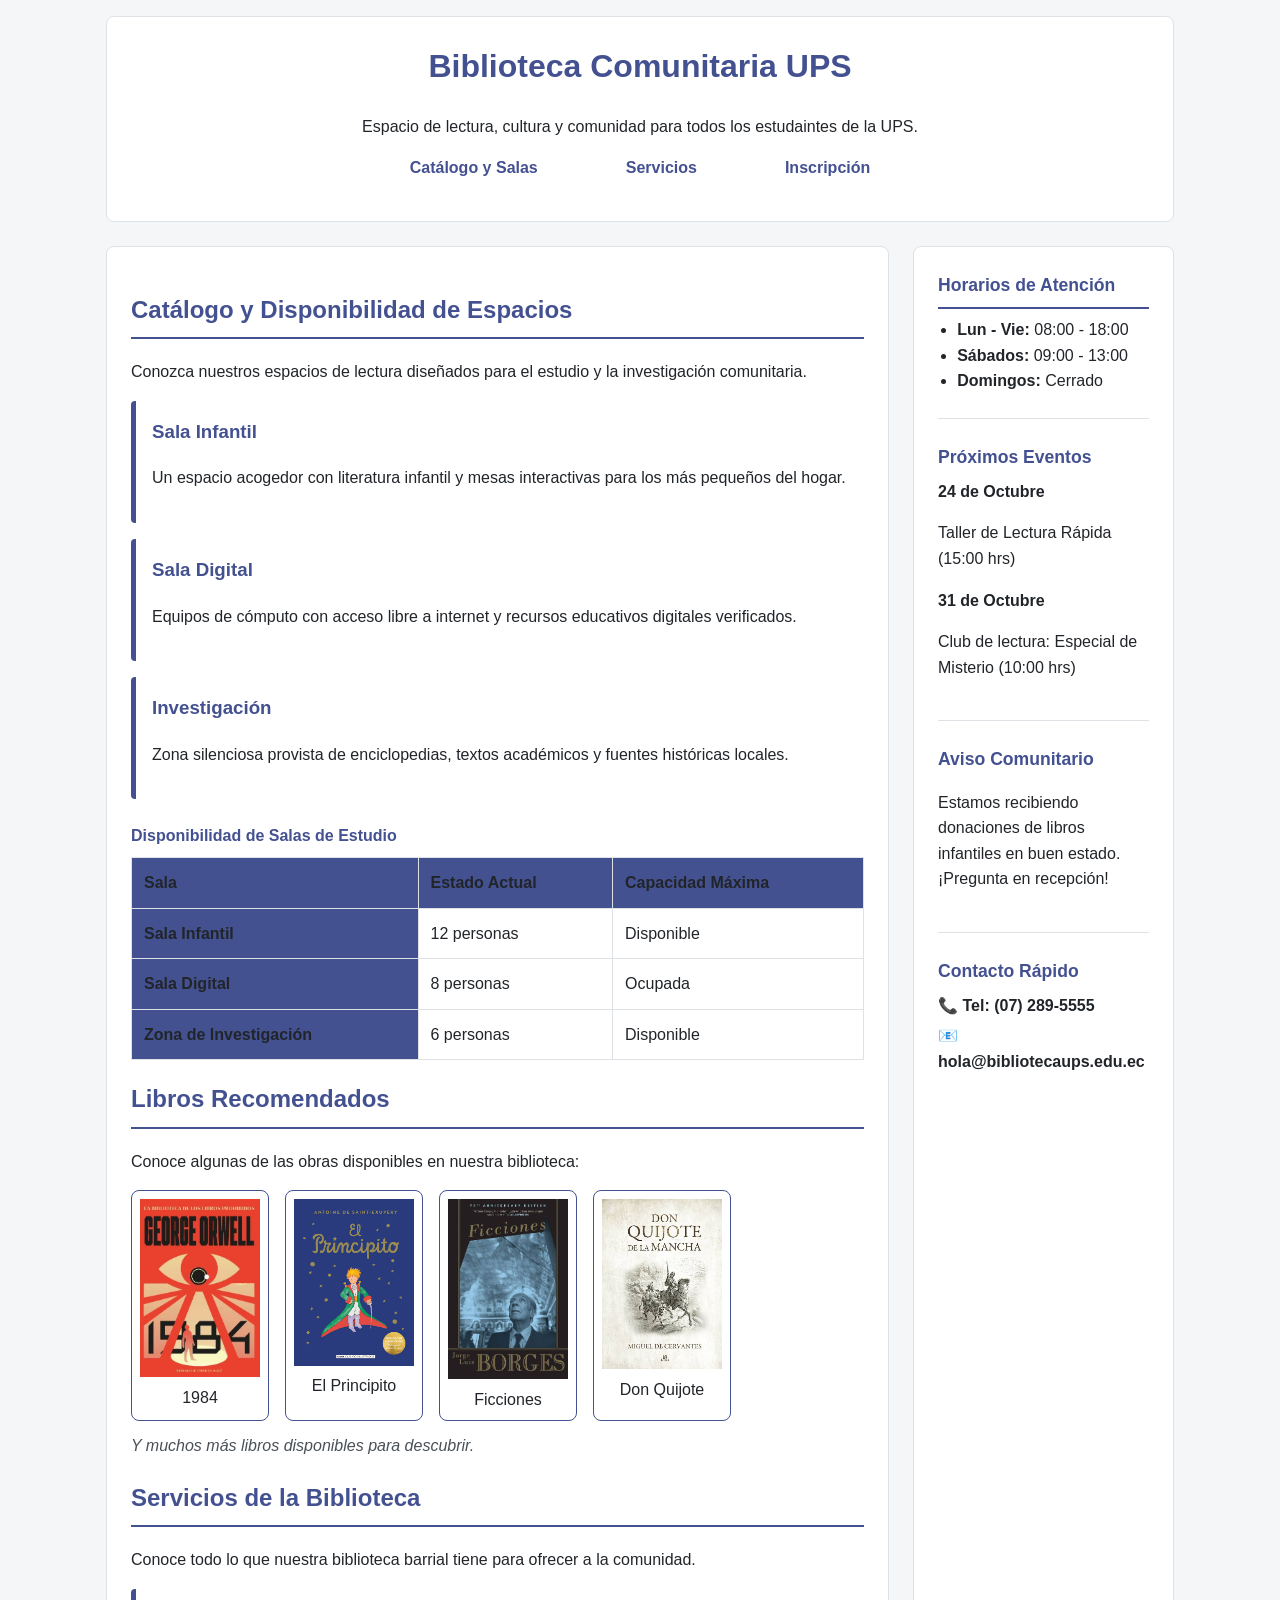
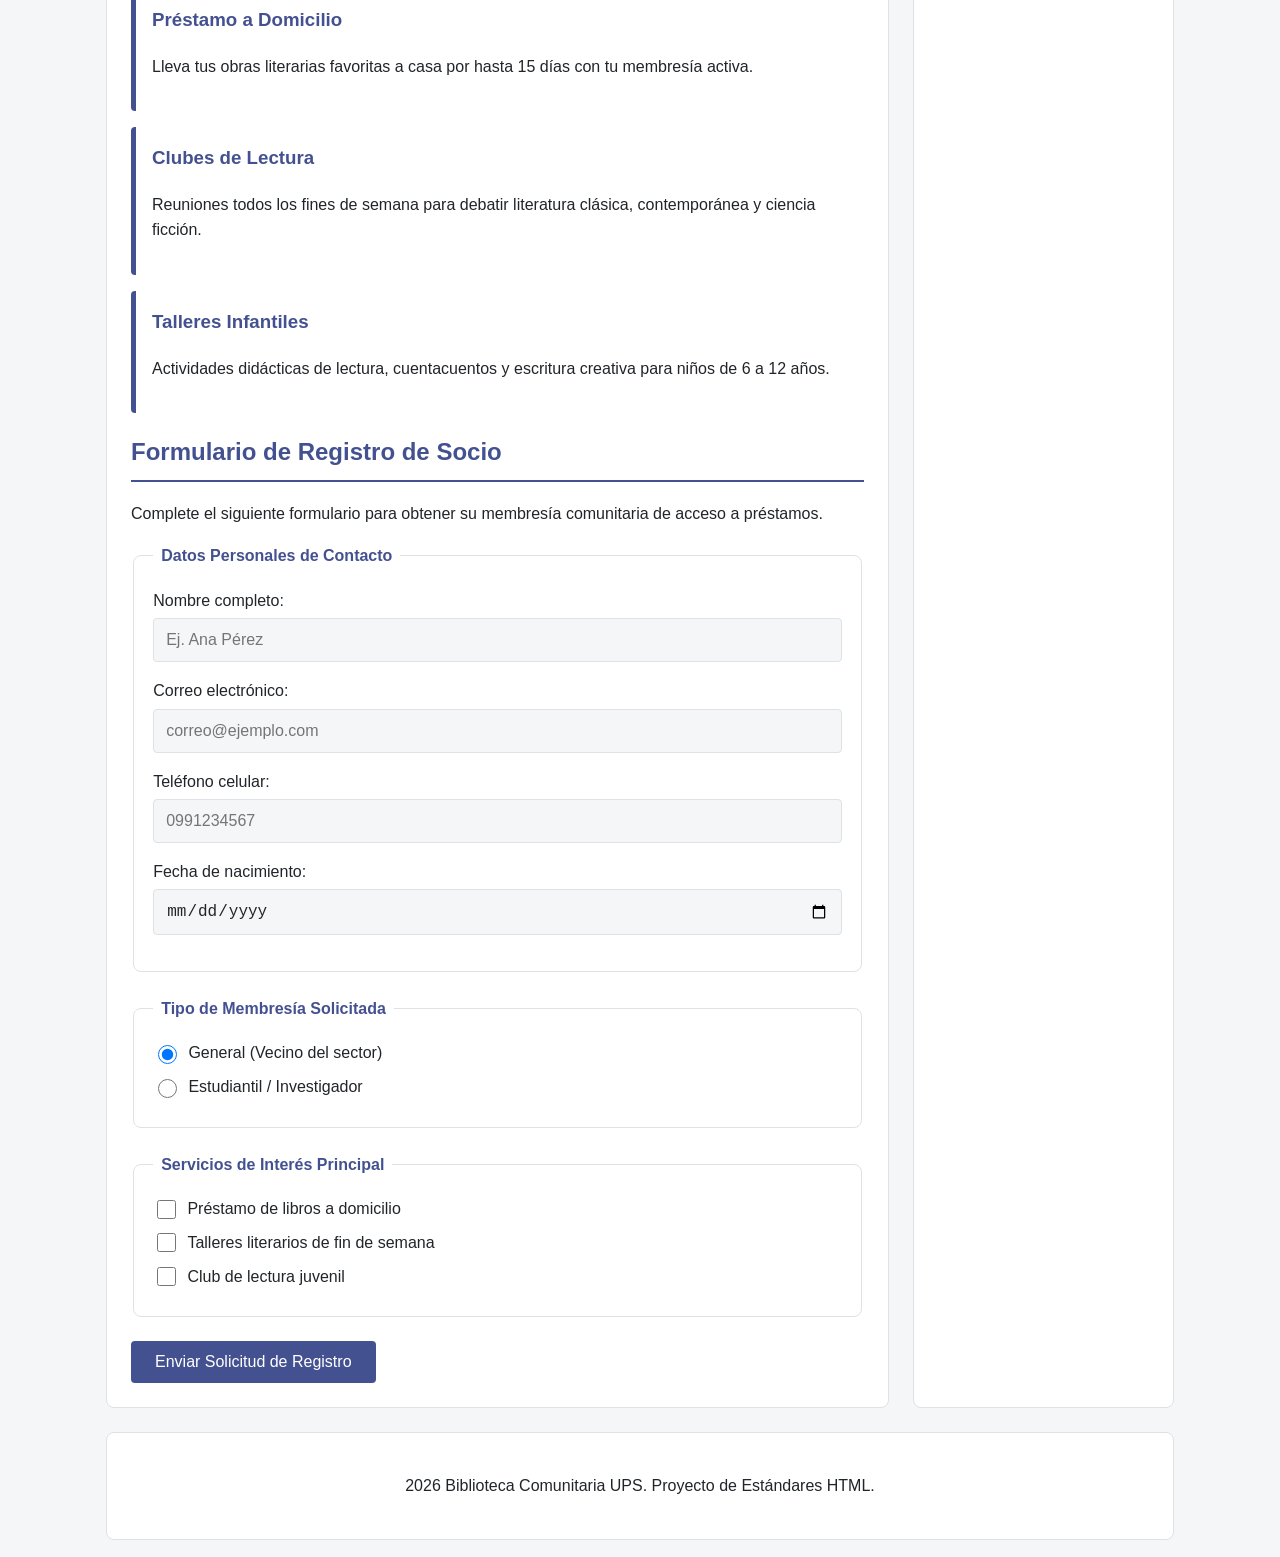
==== commit a30e11fa: "docs: Link del repositorio en ficha" ====
--- a/index.html
+++ b/index.html
@@ -48,8 +48,8 @@
                     <thead>
                         <tr>
                             <th scope="col">Sala</th>
+                            <th scope="col">Estado Actual</th>
                             <th scope="col">Capacidad Máxima</th>
-                            <th scope="col">Estado Actual</th>
                         </tr>
                     </thead>
                     <tbody>
@@ -143,8 +143,8 @@
                     </div>
 
                     <div class="form-group">
-                        <label for="fecha-nacimiento">Fecha de nacimiento:</label>
-                        <input type="date" id="fecha-nacimiento" name="fecha_nacimiento" min="1920-01-01" max="2014-12-31" required>
+                        <label for="fecha-nacimiento">Fecha de nacimiento: </label>
+                        <input type="date" id="fecha-nacimiento" name="fecha_nacimiento" min="1920-01-01" max="2026-24-10" required>
                     </div>
                     </div>
                 </fieldset>
